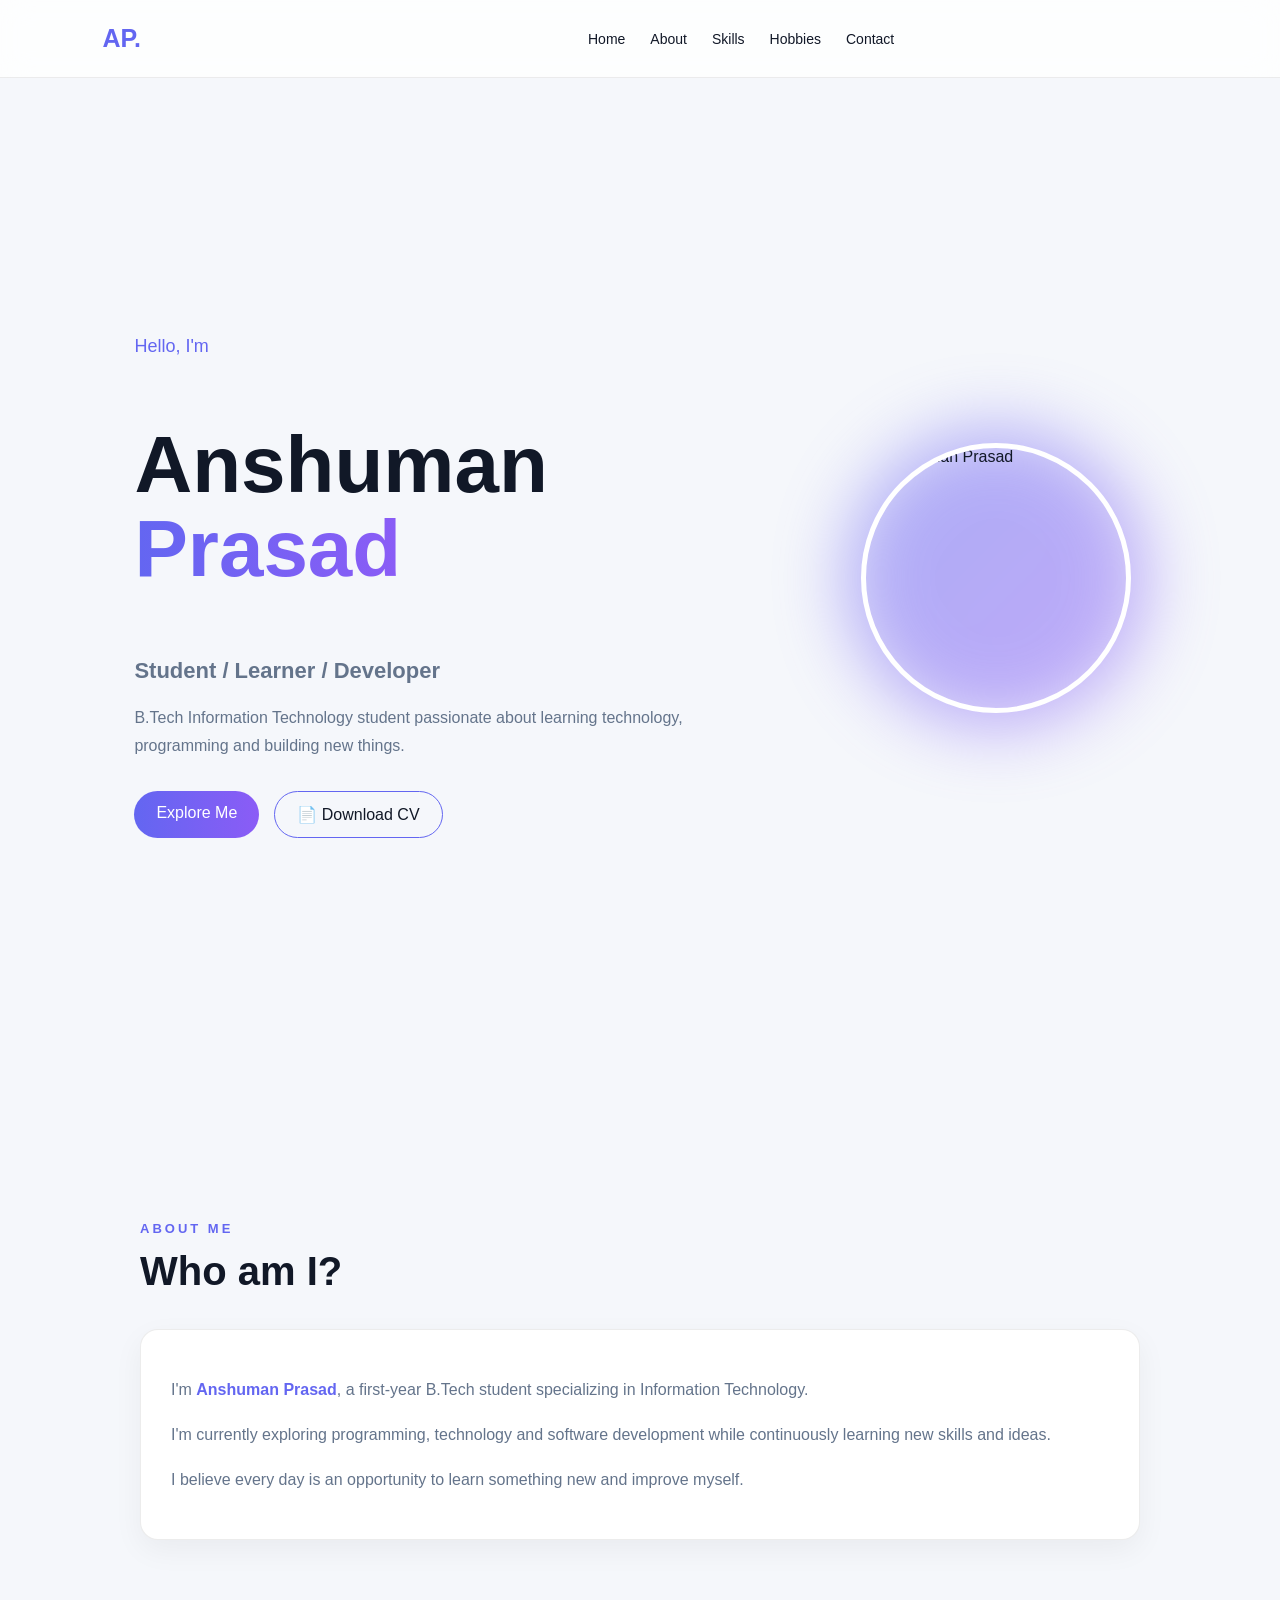
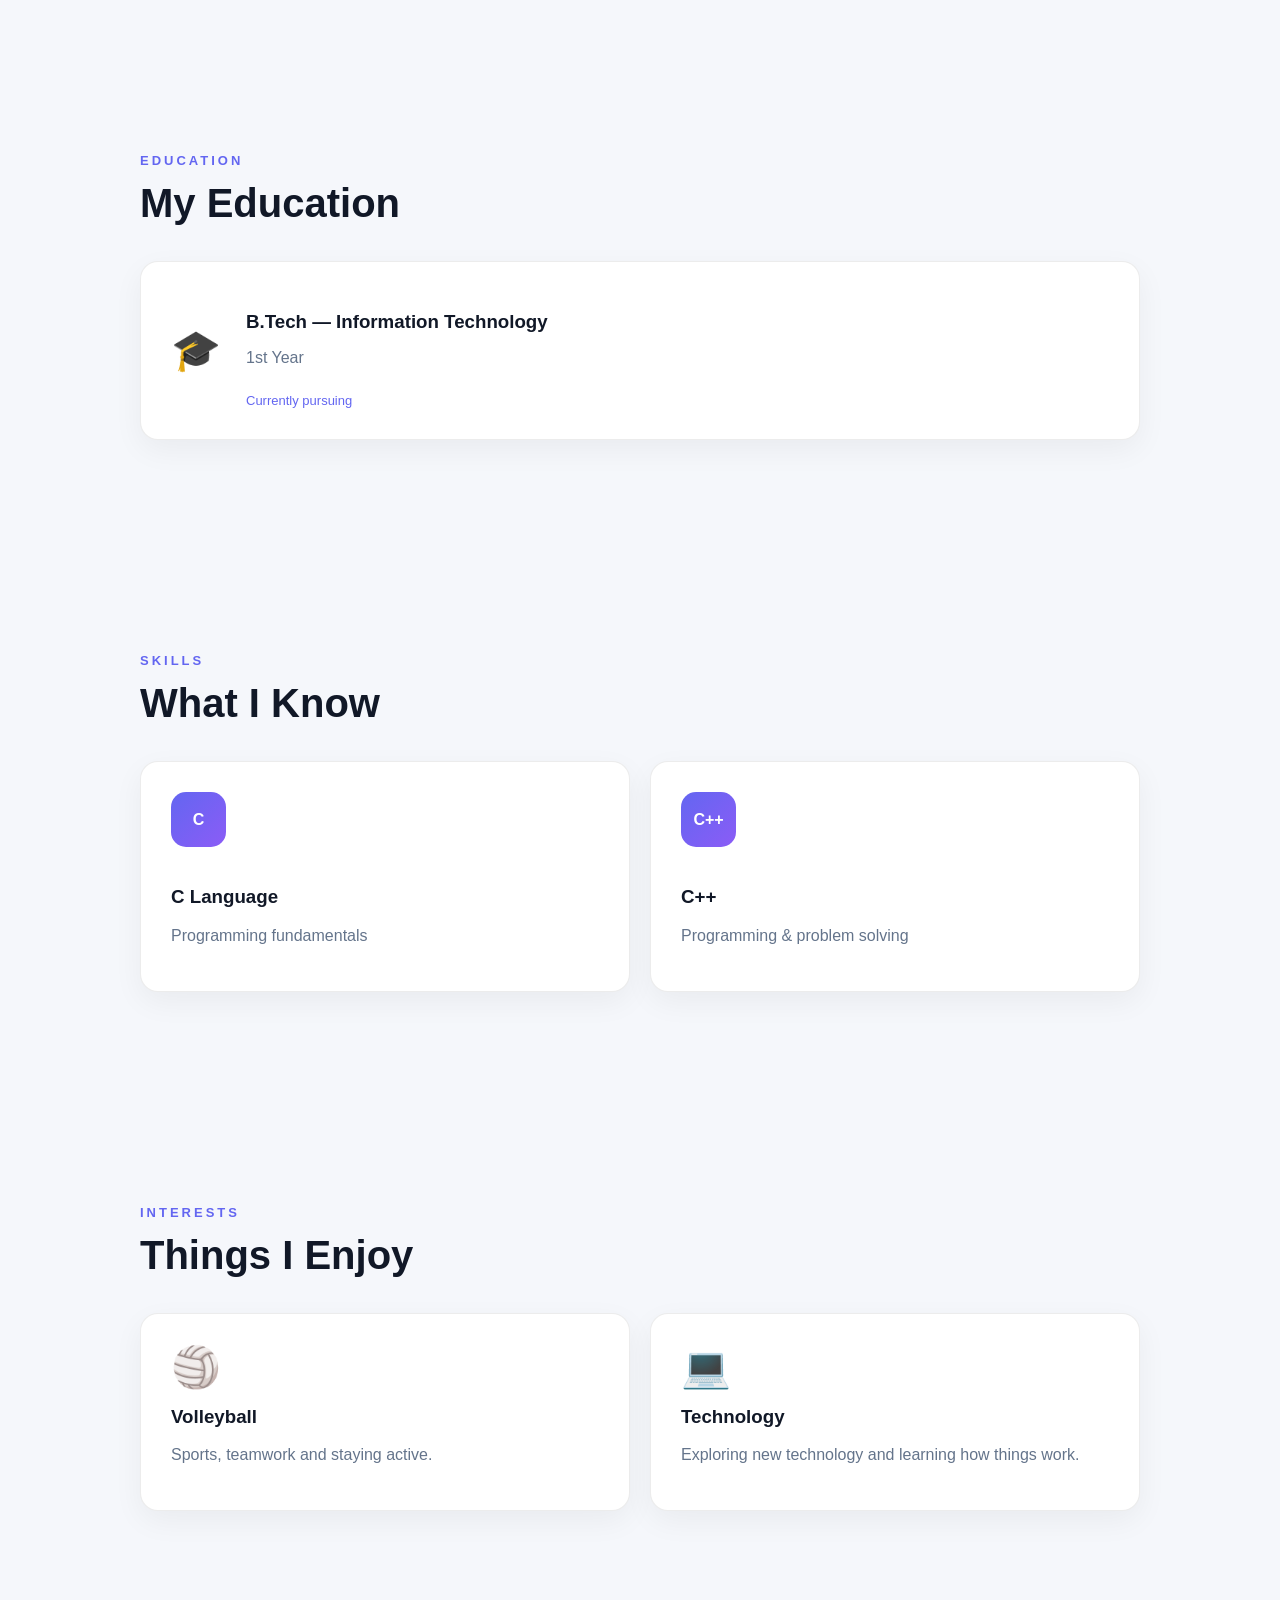
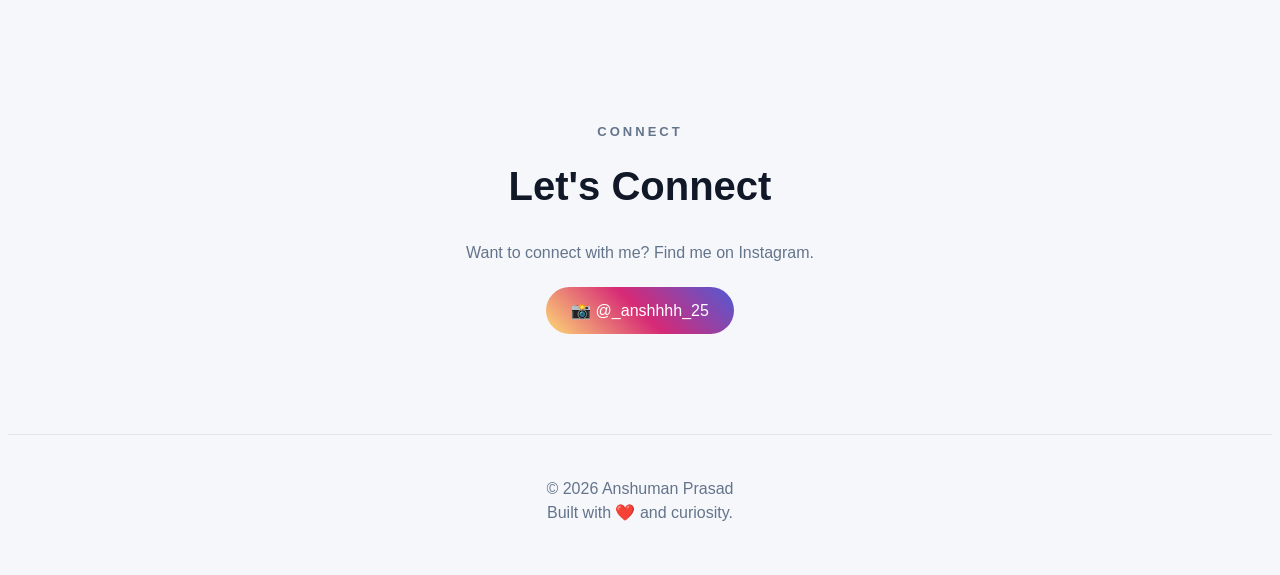
==== index.html @ 7808abf9 "Rename index1.html to index.html" ====
<!DOCTYPE html> <html lang="en"> <head> <meta charset="UTF-8"> <meta name="viewport" content="width=device-width, initial-scale=1.0">
<title>Anshuman Prasad | Student & Developer</title>

<link rel="stylesheet" href="style1.css">

</head> <body>
<!-- Navigation -->
<nav class="navbar">
    <div class="logo">AP.</div>

    <div class="nav-links">
        <a href="#home">Home</a>
        <a href="#about">About</a>
        <a href="#skills">Skills</a>
        <a href="#hobbies">Hobbies</a>
        <a href="#contact">Contact</a>
    </div>

    <button id="theme-toggle" class="theme-btn">🌙</button>
</nav>


<!-- Home -->
<section id="home" class="hero">

    <div class="hero-text">

        <p class="intro">Hello, I'm</p>

        <h1>Anshuman <span>Prasad</span></h1>

        <h2>Student / Learner / Developer</h2>

        <p class="hero-description">
            B.Tech Information Technology student passionate about
            learning technology, programming and building new things.
        </p>

        <div class="buttons">

            <a href="#about" class="btn primary">
                Explore Me
            </a>

            <a href="resume.pdf" download class="btn secondary">
                📄 Download CV
            </a>

        </div>

    </div>


    <div class="profile-container">

        <div class="profile-glow"></div>

        <img
            src="profile.jpg"
            alt="Anshuman Prasad"
            class="profile-image"
        >

    </div>

</section>


<!-- About -->
<section id="about" class="section">

    <p class="section-label">ABOUT ME</p>

    <h2>Who am I?</h2>

    <div class="about-card">

        <p>
            I'm <strong>Anshuman Prasad</strong>, a first-year
            B.Tech student specializing in Information Technology.
        </p>

        <p>
            I'm currently exploring programming, technology and
            software development while continuously learning new
            skills and ideas.
        </p>

        <p>
            I believe every day is an opportunity to learn
            something new and improve myself.
        </p>

    </div>

</section>


<!-- Education -->
<section class="section">

    <p class="section-label">EDUCATION</p>

    <h2>My Education</h2>

    <div class="education-card">

        <div class="education-icon">
            🎓
        </div>

        <div>
            <h3>B.Tech — Information Technology</h3>

            <p>1st Year</p>

            <span>Currently pursuing</span>
        </div>

    </div>

</section>


<!-- Skills -->
<section id="skills" class="section">

    <p class="section-label">SKILLS</p>

    <h2>What I Know</h2>

    <div class="skills-container">

        <div class="skill-card">
            <div class="skill-icon">C</div>
            <h3>C Language</h3>
            <p>Programming fundamentals</p>
        </div>

        <div class="skill-card">
            <div class="skill-icon">C++</div>
            <h3>C++</h3>
            <p>Programming & problem solving</p>
        </div>

    </div>

</section>


<!-- Hobbies -->
<section id="hobbies" class="section">

    <p class="section-label">INTERESTS</p>

    <h2>Things I Enjoy</h2>

    <div class="hobbies-container">

        <div class="hobby-card">
            <span>🏐</span>
            <h3>Volleyball</h3>
            <p>Sports, teamwork and staying active.</p>
        </div>

        <div class="hobby-card">
            <span>💻</span>
            <h3>Technology</h3>
            <p>Exploring new technology and learning how things work.</p>
        </div>

    </div>

</section>


<!-- Contact -->
<section id="contact" class="section contact-section">

    <p class="section-label">CONNECT</p>

    <h2>Let's Connect</h2>

    <p>
        Want to connect with me? Find me on Instagram.
    </p>

    <a
        href="https://instagram.com/_anshhhh_25"
        target="_blank"
        class="instagram-btn"
    >
        📸 @_anshhhh_25
    </a>

</section>


<!-- Footer -->
<footer>

    <p>
        © 2026 Anshuman Prasad
    </p>

    <p>
        Built with ❤️ and curiosity.
    </p>

</footer>


<script src="script.js"></script>

</body> </html>
---- style1.css ----
{
margin: 0;
padding: 0;
box-sizing: border-box;
scroll-behavior: smooth;
}

:root {
--background: #f5f7fb;
--card: #ffffff;
--text: #111827;
--secondary-text: #64748b;
--accent: #6366f1;
--accent2: #8b5cf6;
--nav: rgba(255, 255, 255, 0.8);
}

.dark-mode {
--background: #070711;
--card: #11111d;
--text: #f8fafc;
--secondary-text: #94a3b8;
--accent: #818cf8;
--accent2: #a78bfa;
--nav: rgba(7, 7, 17, 0.8);
}

body {
font-family: Arial, Helvetica, sans-serif;
background: var(--background);
color: var(--text);
transition: background 0.4s, color 0.4s;
}

/* Navigation */

.navbar {
position: fixed;
top: 0;
left: 0;
width: 100%;
z-index: 1000;

display: flex;
justify-content: space-between;
align-items: center;

padding: 18px 8%;

background: var(--nav);
backdrop-filter: blur(15px);

border-bottom: 1px solid rgba(128, 128, 128, 0.15);


}

.logo {
font-size: 25px;
font-weight: bold;
color: var(--accent);
}

.nav-links {
display: flex;
gap: 25px;
}

.nav-links a {
text-decoration: none;
color: var(--text);
font-size: 14px;

transition: 0.3s;


}

.nav-links a:hover {
color: var(--accent);
}

.theme-btn {
border: none;
background: var(--card);
padding: 10px;
border-radius: 50%;
cursor: pointer;
font-size: 17px;
}

/* Hero */

.hero {
min-height: 100vh;

display: flex;
justify-content: space-between;
align-items: center;

padding: 120px 10% 80px;

gap: 60px;


}

.hero-text {
max-width: 650px;

animation: slideLeft 1s ease;


}

.intro {
color: var(--accent);
font-size: 18px;
margin-bottom: 10px;
}

.hero h1 {
font-size: clamp(45px, 7vw, 80px);
line-height: 1.05;
}

.hero h1 span {
background: linear-gradient(
90deg,
var(--accent),
var(--accent2)
);

-webkit-background-clip: text;
color: transparent;


}

.hero h2 {
margin-top: 15px;
color: var(--secondary-text);
font-size: 22px;
}

.hero-description {
margin-top: 20px;
line-height: 1.8;
color: var(--secondary-text);
max-width: 550px;
}

/* Buttons */

.buttons {
display: flex;
gap: 15px;
margin-top: 30px;
flex-wrap: wrap;
}

.btn {
padding: 13px 22px;
border-radius: 30px;
text-decoration: none;
transition: 0.3s;
}

.primary {
color: white;
background: linear-gradient(
90deg,
var(--accent),
var(--accent2)
);
}

.secondary {
color: var(--text);
border: 1px solid var(--accent);
}

.btn:hover {
transform: translateY(-4px);
}

/* Profile */

.profile-container {
position: relative;

width: 300px;
height: 300px;

display: flex;
justify-content: center;
align-items: center;

animation: floating 4s ease-in-out infinite;


}

.profile-glow {
position: absolute;

width: 300px;
height: 300px;

background: linear-gradient(
    135deg,
    var(--accent),
    var(--accent2)
);

border-radius: 50%;

filter: blur(35px);
opacity: 0.5;


}

.profile-image {
position: relative;

width: 260px;
height: 260px;

object-fit: cover;

border-radius: 50%;

border: 5px solid var(--card);


}

/* Sections */

.section {
max-width: 1000px;
margin: auto;

padding: 100px 30px;


}

.section-label {
color: var(--accent);
font-size: 13px;
font-weight: bold;
letter-spacing: 3px;
}

.section h2 {
font-size: 40px;
margin: 10px 0 35px;
}

/* Cards */

.about-card,
.education-card,
.skill-card,
.hobby-card {
background: var(--card);

border: 1px solid rgba(128, 128, 128, 0.15);

border-radius: 18px;

padding: 30px;

box-shadow: 0 10px 30px rgba(0, 0, 0, 0.05);

transition: 0.3s;


}

.about-card p {
color: var(--secondary-text);
line-height: 1.8;
margin-bottom: 15px;
}

.about-card strong {
color: var(--accent);
}

/* Education */

.education-card {
display: flex;
align-items: center;
gap: 25px;
}

.education-icon {
font-size: 40px;
}

.education-card h3 {
margin-bottom: 8px;
}

.education-card p {
color: var(--secondary-text);
}

.education-card span {
display: inline-block;
margin-top: 10px;

color: var(--accent);
font-size: 13px;


}

/* Skills */

.skills-container,
.hobbies-container {
display: grid;

grid-template-columns:
    repeat(auto-fit, minmax(220px, 1fr));

gap: 20px;


}

.skill-card:hover,
.hobby-card:hover,
.about-card:hover,
.education-card:hover {
transform: translateY(-8px);

border-color: var(--accent);


}

.skill-icon {
display: inline-flex;

width: 55px;
height: 55px;

justify-content: center;
align-items: center;

background: linear-gradient(
    135deg,
    var(--accent),
    var(--accent2)
);

color: white;

border-radius: 15px;

font-weight: bold;
margin-bottom: 20px;


}

.skill-card p,
.hobby-card p {
color: var(--secondary-text);
margin-top: 8px;
}

/* Hobbies */

.hobby-card span {
font-size: 40px;
}

.hobby-card h3 {
margin-top: 15px;
}

/* Contact */

.contact-section {
text-align: center;
}

.contact-section p {
color: var(--secondary-text);
margin-bottom: 25px;
}

.instagram-btn {
display: inline-block;

padding: 14px 25px;

border-radius: 30px;

text-decoration: none;

color: white;

background: linear-gradient(
    45deg,
    #feda75,
    #d62976,
    #4f5bd5
);

transition: 0.3s;


}

.instagram-btn:hover {
transform: scale(1.05);
}

/* Footer */

footer {
text-align: center;

padding: 40px 20px;

color: var(--secondary-text);

border-top: 1px solid rgba(128, 128, 128, 0.15);


}

footer p {
margin: 5px;
}

/* Animations */

@keyframes floating {

0%, 100% {
    transform: translateY(0);
}

50% {
    transform: translateY(-15px);
}


}

@keyframes slideLeft {

from {
    opacity: 0;
    transform: translateX(-50px);
}

to {
    opacity: 1;
    transform: translateX(0);
}


}

/* Mobile */

@media (max-width: 768px) {

.navbar {
    padding: 15px 5%;
}

.nav-links {
    display: none;
}

.hero {
    flex-direction: column;
    text-align: center;

    padding-top: 140px;
}

.hero-description {
    margin-left: auto;
    margin-right: auto;
}

.buttons {
    justify-content: center;
}

.profile-container {
    width: 240px;
    height: 240px;
}

.profile-glow {
    width: 240px;
    height: 240px;
}

.profile-image {
    width: 210px;
    height: 210px;
}

.section {
    padding: 70px 20px;
}

.section h2 {
    font-size: 32px;
}


}
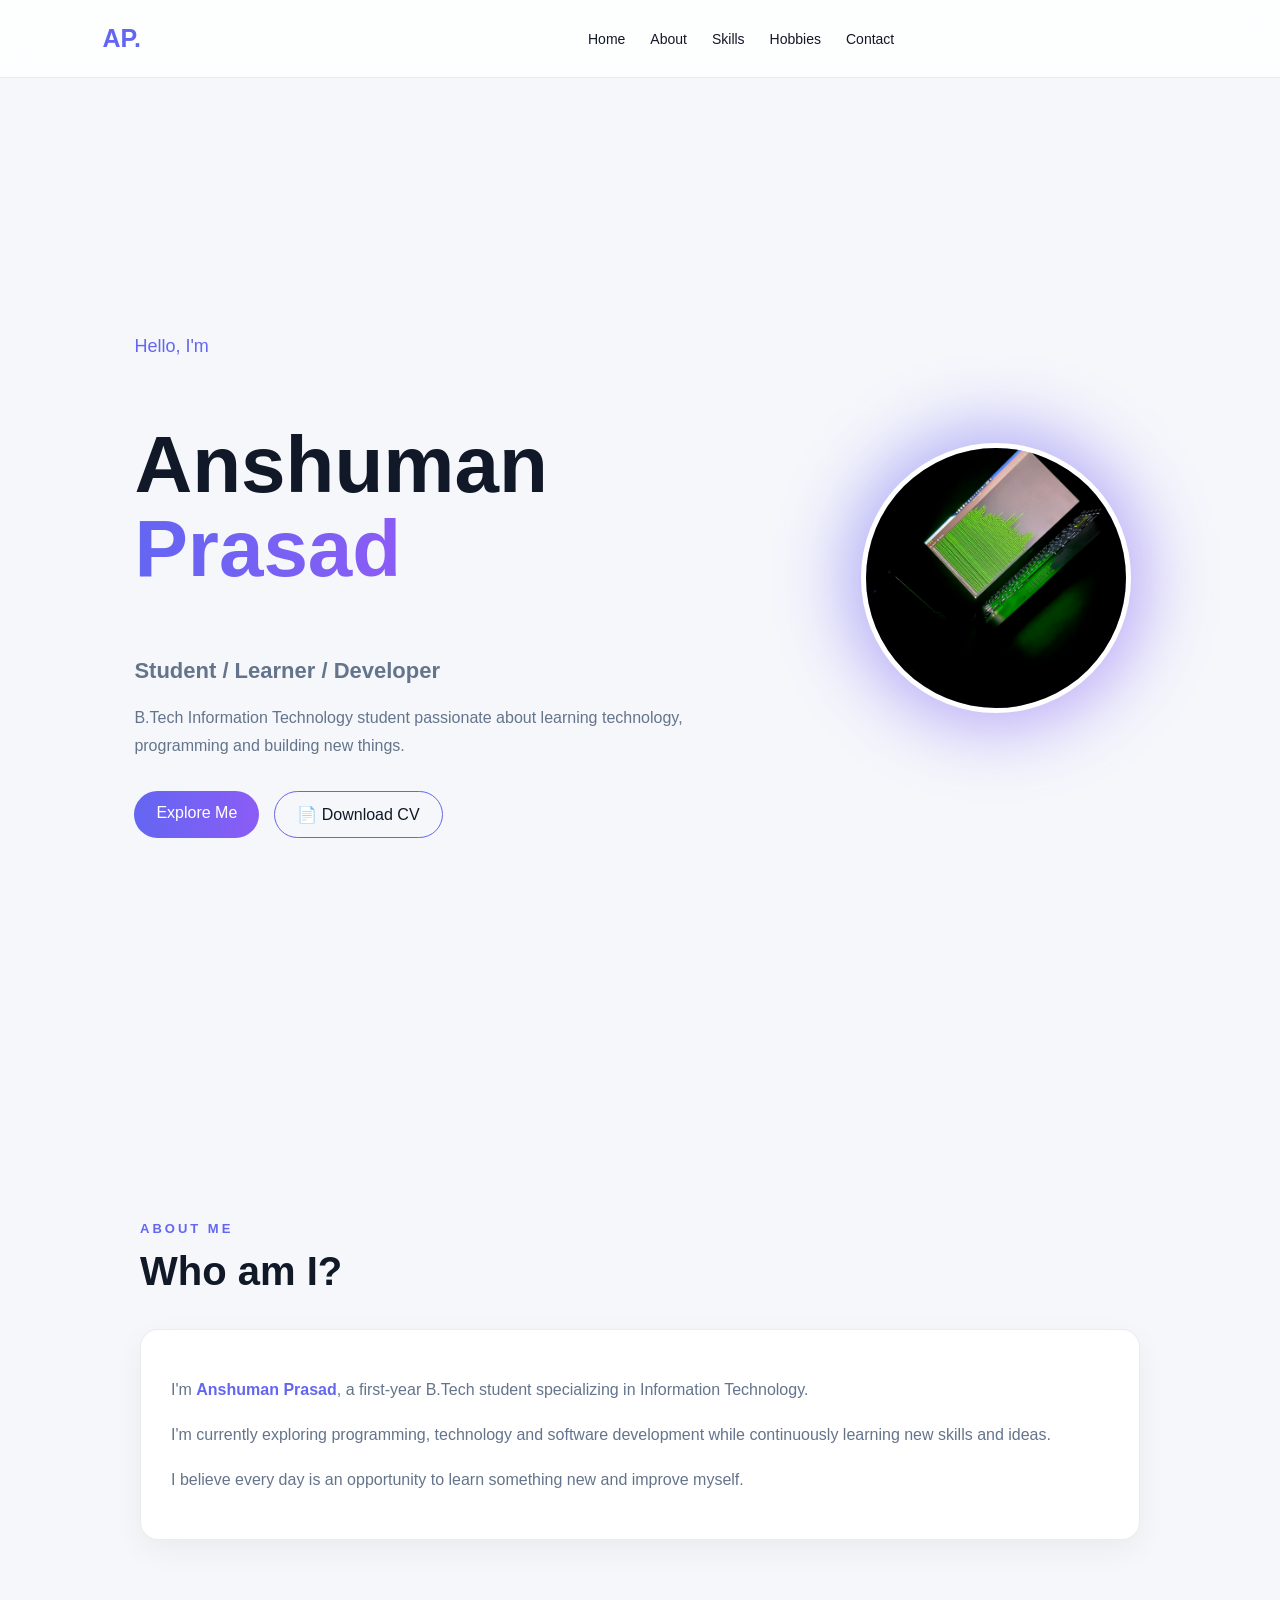
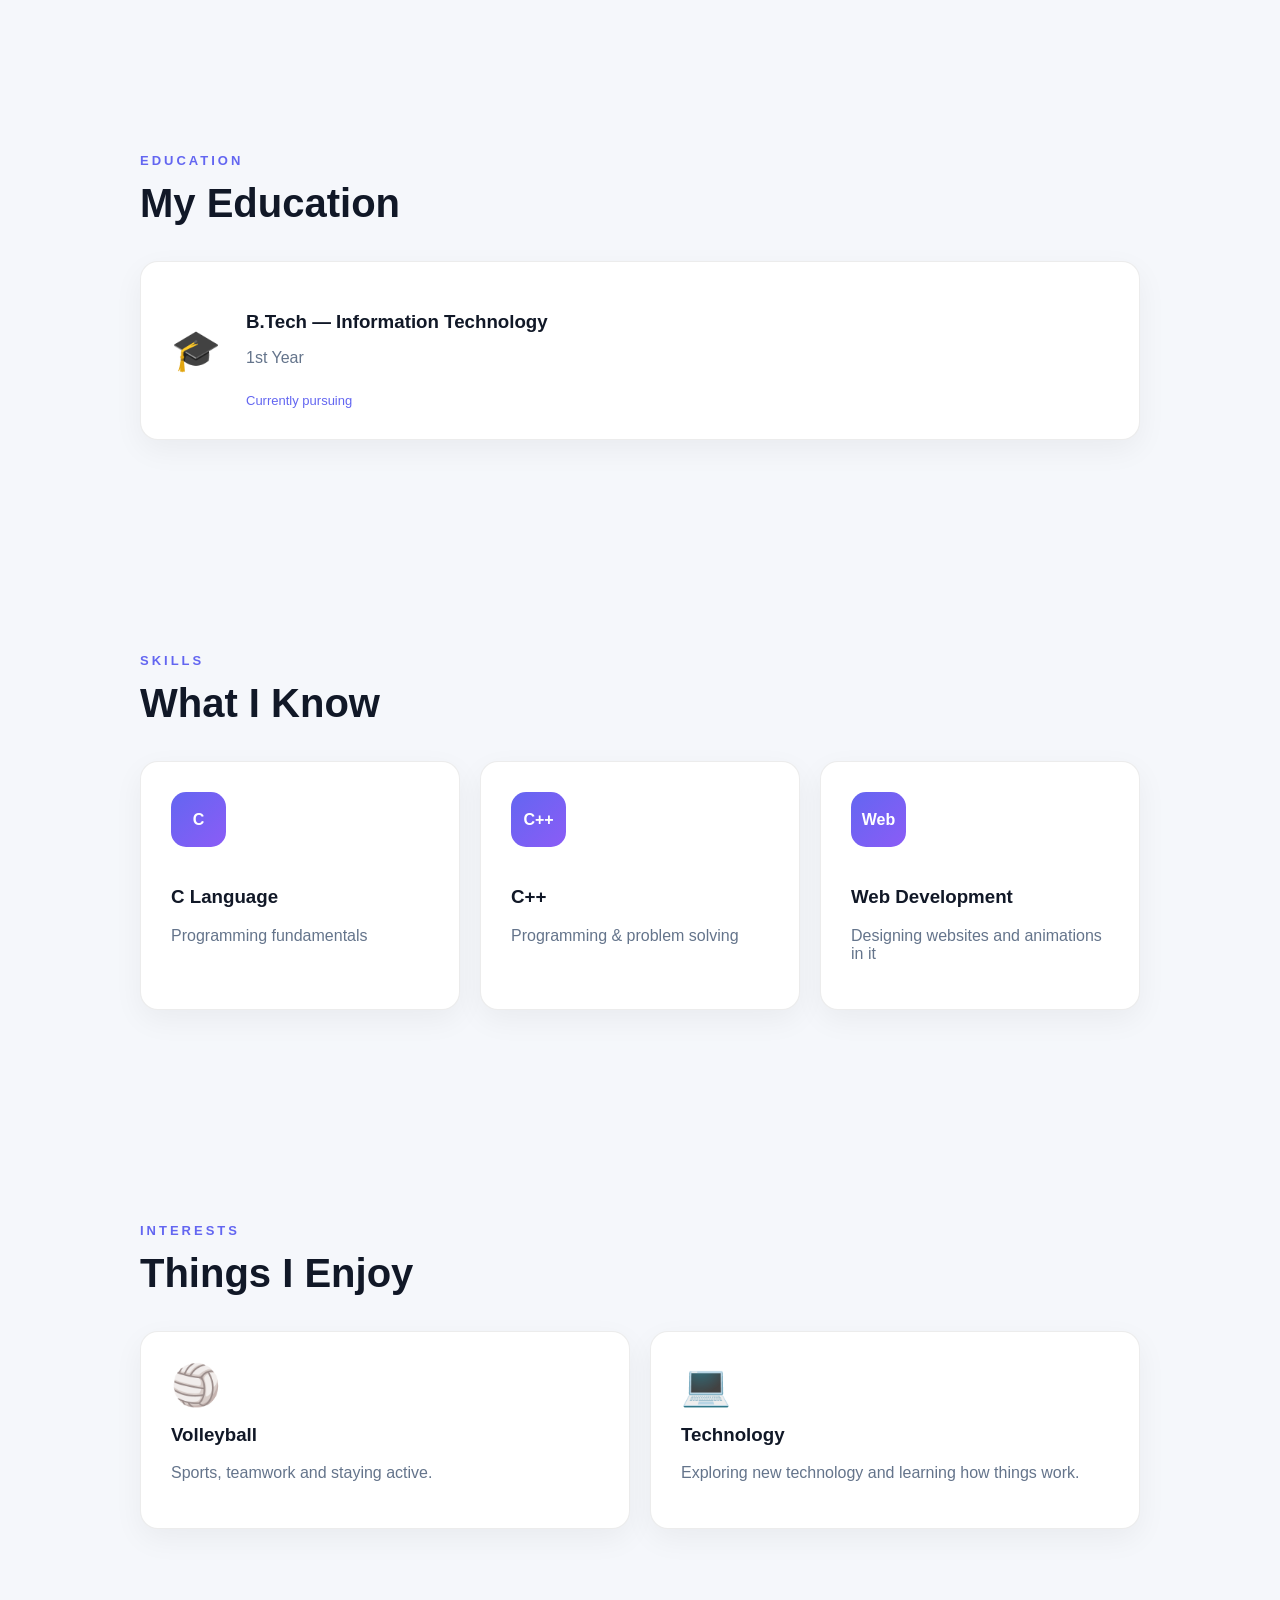
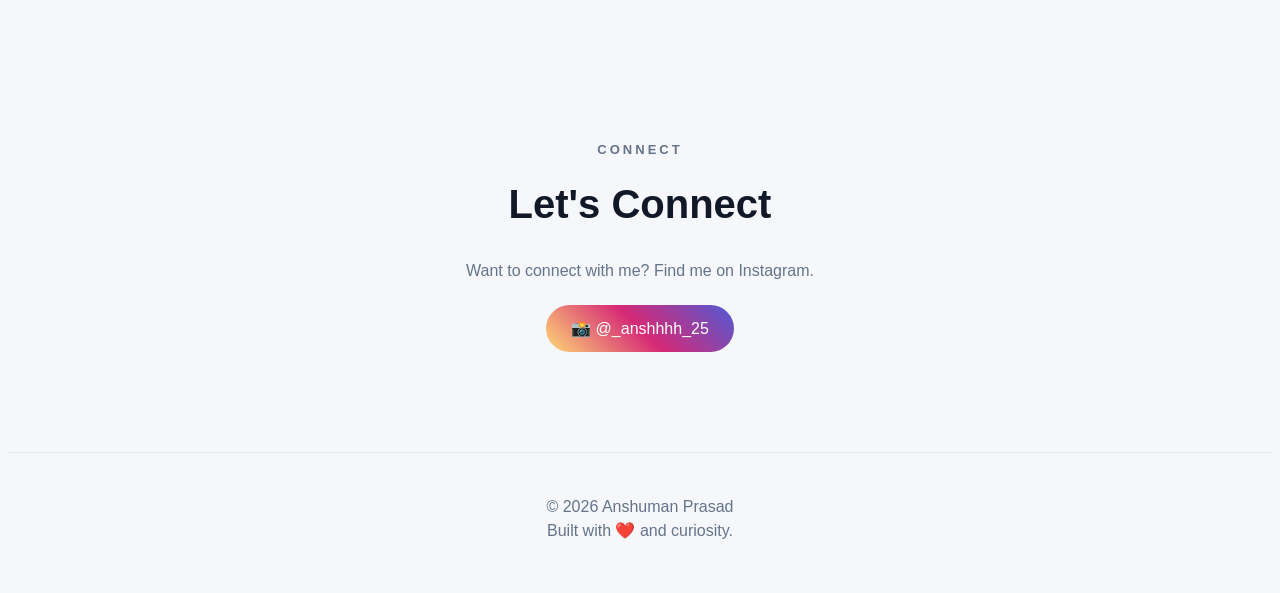
==== commit b84e40a4: "Update index.html" ====
--- a/index.html
+++ b/index.html
@@ -143,10 +143,15 @@
             <p>Programming & problem solving</p>
         </div>
 
-    </div>
-
-</section>
-
+        <div class="skill-card">
+            <div class="skill-icon">Web</div>
+            <h3>Web Development</h3>
+            <p>Designing websites and animations in it</p>
+        </div>
+
+    </div>
+
+</section>
 
 <!-- Hobbies -->
 <section id="hobbies" class="section">
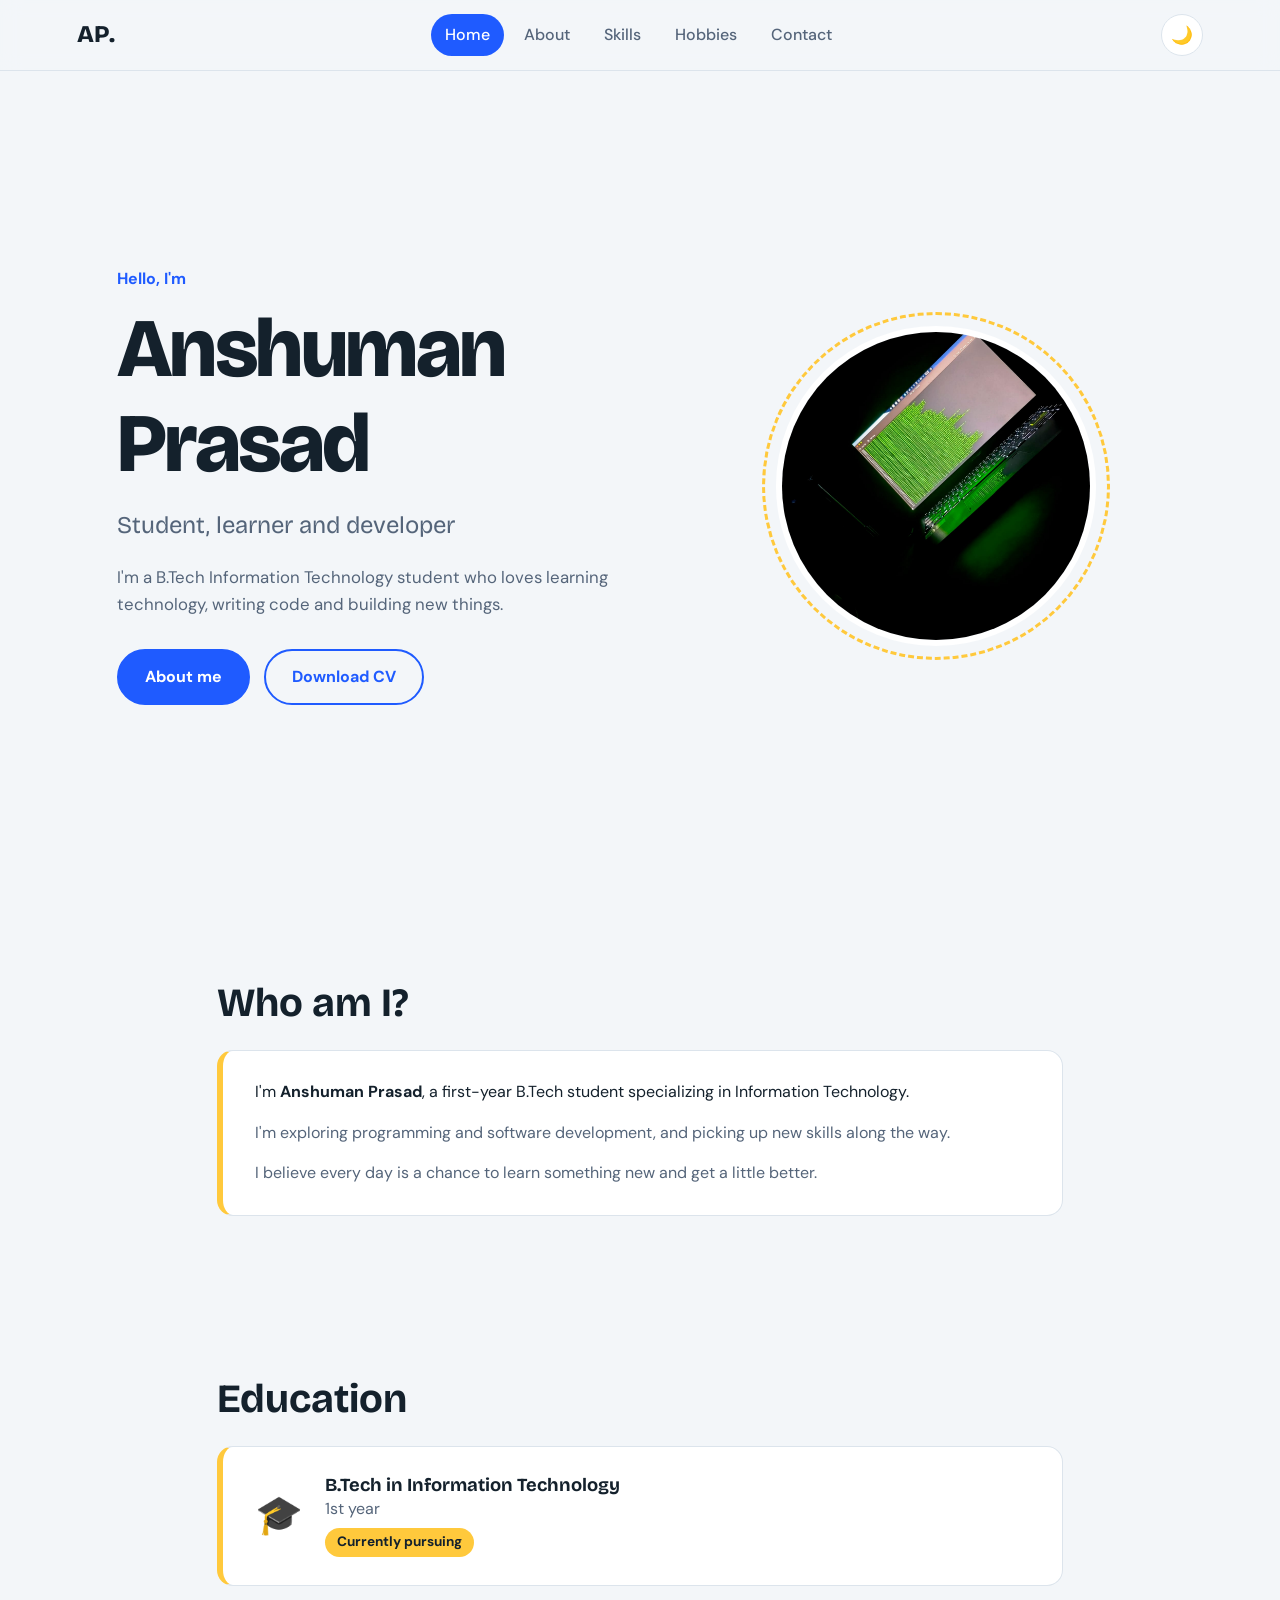
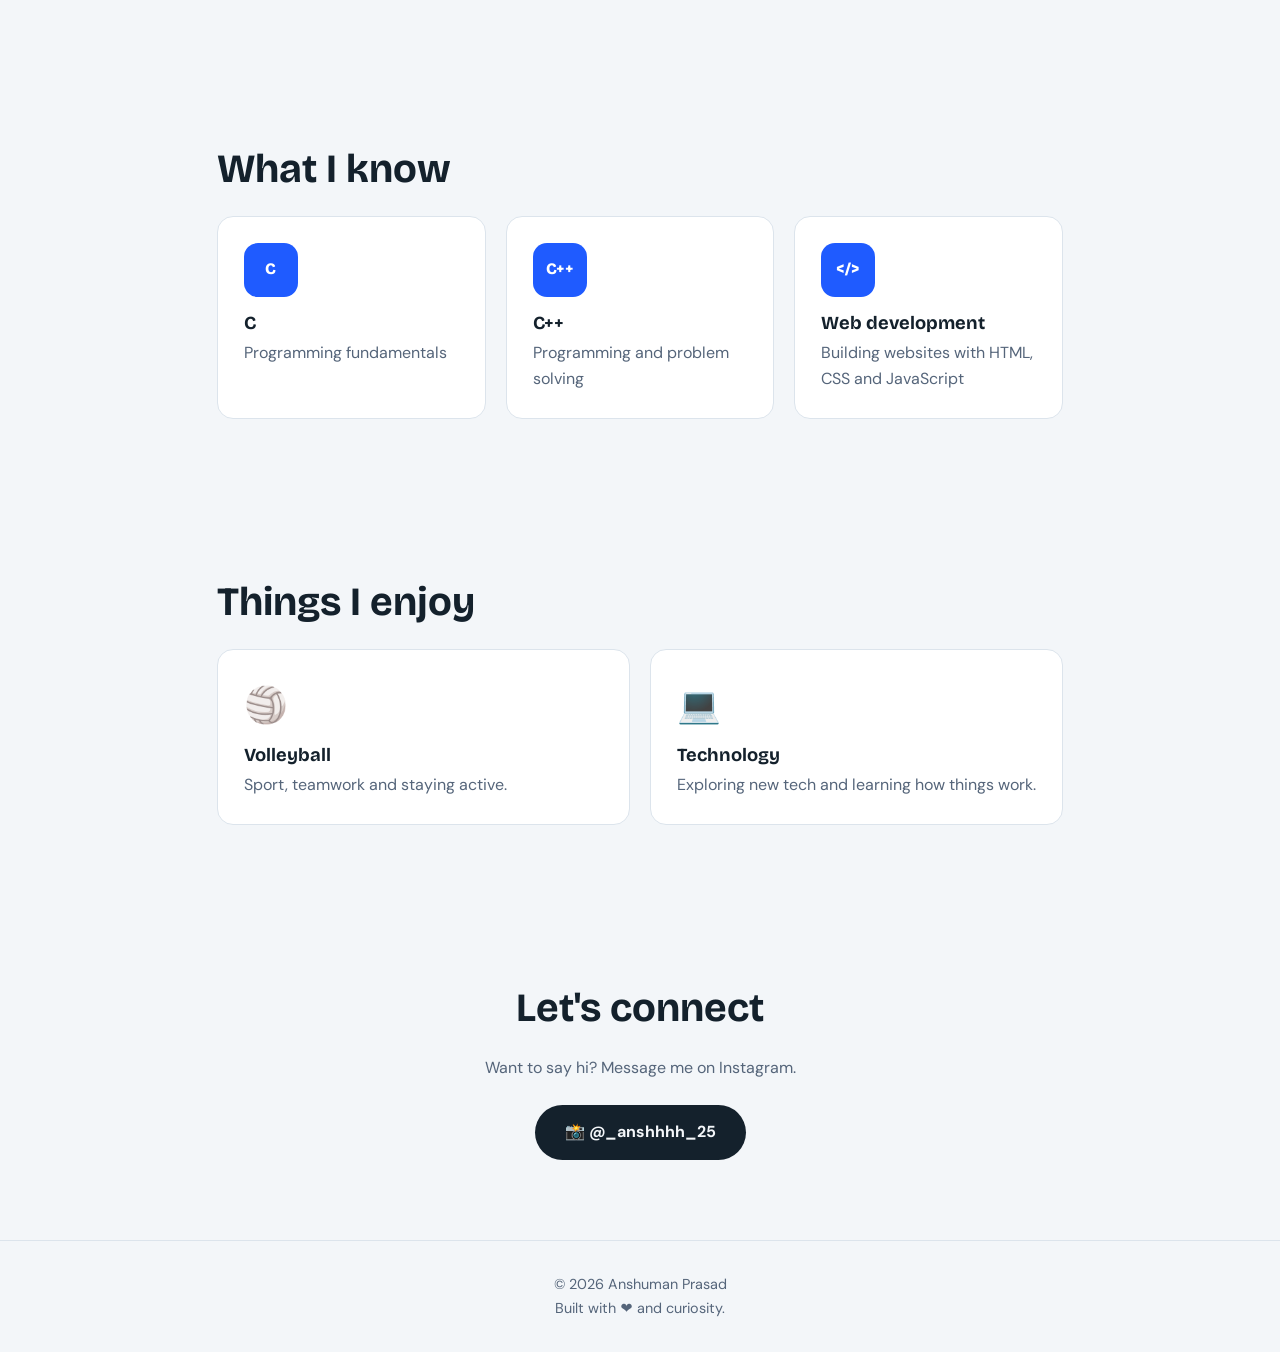
==== commit 87b6a33e: "index.html" ====
--- a/index.html
+++ b/index.html
@@ -1,220 +1,139 @@
-<!DOCTYPE html> <html lang="en"> <head> <meta charset="UTF-8"> <meta name="viewport" content="width=device-width, initial-scale=1.0">
-<title>Anshuman Prasad | Student & Developer</title>
+<!DOCTYPE html>
+<html lang="en">
+<head>
+  <meta charset="UTF-8">
+  <meta name="viewport" content="width=device-width, initial-scale=1.0">
+  <meta name="description" content="Portfolio of Anshuman Prasad, a first-year B.Tech IT student learning C, C++ and web development.">
+  <meta name="theme-color" content="#0E141B">
+  <title>Anshuman Prasad | Student &amp; Developer</title>
+  <link rel="preconnect" href="https://fonts.googleapis.com">
+  <link rel="preconnect" href="https://fonts.gstatic.com" crossorigin>
+  <link href="https://fonts.googleapis.com/css2?family=Bricolage+Grotesque:wght@500;700;800&family=DM+Sans:wght@400;500;700&display=swap" rel="stylesheet">
+  <link rel="stylesheet" href="style1.css">
+</head>
+<body>
 
-<link rel="stylesheet" href="style1.css">
+  <a class="skip-link" href="#main">Skip to content</a>
 
-</head> <body>
-<!-- Navigation -->
-<nav class="navbar">
-    <div class="logo">AP.</div>
+  <header class="navbar">
+    <a href="#home" class="logo" aria-label="Home">AP.</a>
 
-    <div class="nav-links">
-        <a href="#home">Home</a>
-        <a href="#about">About</a>
-        <a href="#skills">Skills</a>
-        <a href="#hobbies">Hobbies</a>
-        <a href="#contact">Contact</a>
+    <nav id="nav-links" class="nav-links" aria-label="Main">
+      <a href="#home">Home</a>
+      <a href="#about">About</a>
+      <a href="#skills">Skills</a>
+      <a href="#hobbies">Hobbies</a>
+      <a href="#contact">Contact</a>
+    </nav>
+
+    <div class="nav-actions">
+      <button id="theme-toggle" class="theme-btn" type="button" aria-label="Switch to dark theme">🌙</button>
+      <button id="menu-toggle" class="menu-btn" type="button" aria-label="Open menu" aria-expanded="false" aria-controls="nav-links">☰</button>
     </div>
+  </header>
 
-    <button id="theme-toggle" class="theme-btn">🌙</button>
-</nav>
+  <main id="main">
 
+    <!-- Home -->
+    <section id="home" class="hero">
+      <div class="hero-text">
+        <p class="intro">Hello, I'm</p>
+        <h1>Anshuman Prasad</h1>
+        <p class="role">Student, learner and developer</p>
+        <p class="hero-description">
+          I'm a B.Tech Information Technology student who loves learning
+          technology, writing code and building new things.
+        </p>
+        <div class="buttons">
+          <a href="#about" class="btn primary">About me</a>
+          <a href="resume.pdf" download class="btn secondary">Download CV</a>
+        </div>
+      </div>
 
-<!-- Home -->
-<section id="home" class="hero">
+      <div class="profile-container">
+        <div class="profile-glow" aria-hidden="true"></div>
+        <img src="profile.jpg" alt="Portrait of Anshuman Prasad" class="profile-image" width="320" height="320">
+      </div>
+    </section>
 
-    <div class="hero-text">
+    <!-- About -->
+    <section id="about" class="section">
+      <h2>Who am I?</h2>
+      <div class="about-card">
+        <p>I'm <strong>Anshuman Prasad</strong>, a first-year B.Tech student specializing in Information Technology.</p>
+        <p>I'm exploring programming and software development, and picking up new skills along the way.</p>
+        <p>I believe every day is a chance to learn something new and get a little better.</p>
+      </div>
+    </section>
 
-        <p class="intro">Hello, I'm</p>
+    <!-- Education -->
+    <section id="education" class="section">
+      <h2>Education</h2>
+      <div class="education-card">
+        <div class="education-icon" aria-hidden="true">🎓</div>
+        <div>
+          <h3>B.Tech in Information Technology</h3>
+          <p>1st year</p>
+          <span>Currently pursuing</span>
+        </div>
+      </div>
+    </section>
 
-        <h1>Anshuman <span>Prasad</span></h1>
+    <!-- Skills -->
+    <section id="skills" class="section">
+      <h2>What I know</h2>
+      <div class="skills-container">
+        <article class="skill-card">
+          <div class="skill-icon" aria-hidden="true">C</div>
+          <h3>C</h3>
+          <p>Programming fundamentals</p>
+        </article>
+        <article class="skill-card">
+          <div class="skill-icon" aria-hidden="true">C++</div>
+          <h3>C++</h3>
+          <p>Programming and problem solving</p>
+        </article>
+        <article class="skill-card">
+          <div class="skill-icon" aria-hidden="true">&lt;/&gt;</div>
+          <h3>Web development</h3>
+          <p>Building websites with HTML, CSS and JavaScript</p>
+        </article>
+      </div>
+    </section>
 
-        <h2>Student / Learner / Developer</h2>
+    <!-- Hobbies -->
+    <section id="hobbies" class="section">
+      <h2>Things I enjoy</h2>
+      <div class="hobbies-container">
+        <article class="hobby-card">
+          <span aria-hidden="true">🏐</span>
+          <h3>Volleyball</h3>
+          <p>Sport, teamwork and staying active.</p>
+        </article>
+        <article class="hobby-card">
+          <span aria-hidden="true">💻</span>
+          <h3>Technology</h3>
+          <p>Exploring new tech and learning how things work.</p>
+        </article>
+      </div>
+    </section>
 
-        <p class="hero-description">
-            B.Tech Information Technology student passionate about
-            learning technology, programming and building new things.
-        </p>
+    <!-- Contact -->
+    <section id="contact" class="section contact-section">
+      <h2>Let's connect</h2>
+      <p>Want to say hi? Message me on Instagram.</p>
+      <a href="https://instagram.com/_anshhhh_25" target="_blank" rel="noopener noreferrer" class="instagram-btn">
+        📸 @_anshhhh_25
+      </a>
+    </section>
 
-        <div class="buttons">
+  </main>
 
-            <a href="#about" class="btn primary">
-                Explore Me
-            </a>
+  <footer>
+    <p>© 2026 Anshuman Prasad</p>
+    <p>Built with ❤️ and curiosity.</p>
+  </footer>
 
-            <a href="resume.pdf" download class="btn secondary">
-                📄 Download CV
-            </a>
-
-        </div>
-
-    </div>
-
-
-    <div class="profile-container">
-
-        <div class="profile-glow"></div>
-
-        <img
-            src="profile.jpg"
-            alt="Anshuman Prasad"
-            class="profile-image"
-        >
-
-    </div>
-
-</section>
-
-
-<!-- About -->
-<section id="about" class="section">
-
-    <p class="section-label">ABOUT ME</p>
-
-    <h2>Who am I?</h2>
-
-    <div class="about-card">
-
-        <p>
-            I'm <strong>Anshuman Prasad</strong>, a first-year
-            B.Tech student specializing in Information Technology.
-        </p>
-
-        <p>
-            I'm currently exploring programming, technology and
-            software development while continuously learning new
-            skills and ideas.
-        </p>
-
-        <p>
-            I believe every day is an opportunity to learn
-            something new and improve myself.
-        </p>
-
-    </div>
-
-</section>
-
-
-<!-- Education -->
-<section class="section">
-
-    <p class="section-label">EDUCATION</p>
-
-    <h2>My Education</h2>
-
-    <div class="education-card">
-
-        <div class="education-icon">
-            🎓
-        </div>
-
-        <div>
-            <h3>B.Tech — Information Technology</h3>
-
-            <p>1st Year</p>
-
-            <span>Currently pursuing</span>
-        </div>
-
-    </div>
-
-</section>
-
-
-<!-- Skills -->
-<section id="skills" class="section">
-
-    <p class="section-label">SKILLS</p>
-
-    <h2>What I Know</h2>
-
-    <div class="skills-container">
-
-        <div class="skill-card">
-            <div class="skill-icon">C</div>
-            <h3>C Language</h3>
-            <p>Programming fundamentals</p>
-        </div>
-
-        <div class="skill-card">
-            <div class="skill-icon">C++</div>
-            <h3>C++</h3>
-            <p>Programming & problem solving</p>
-        </div>
-
-        <div class="skill-card">
-            <div class="skill-icon">Web</div>
-            <h3>Web Development</h3>
-            <p>Designing websites and animations in it</p>
-        </div>
-
-    </div>
-
-</section>
-
-<!-- Hobbies -->
-<section id="hobbies" class="section">
-
-    <p class="section-label">INTERESTS</p>
-
-    <h2>Things I Enjoy</h2>
-
-    <div class="hobbies-container">
-
-        <div class="hobby-card">
-            <span>🏐</span>
-            <h3>Volleyball</h3>
-            <p>Sports, teamwork and staying active.</p>
-        </div>
-
-        <div class="hobby-card">
-            <span>💻</span>
-            <h3>Technology</h3>
-            <p>Exploring new technology and learning how things work.</p>
-        </div>
-
-    </div>
-
-</section>
-
-
-<!-- Contact -->
-<section id="contact" class="section contact-section">
-
-    <p class="section-label">CONNECT</p>
-
-    <h2>Let's Connect</h2>
-
-    <p>
-        Want to connect with me? Find me on Instagram.
-    </p>
-
-    <a
-        href="https://instagram.com/_anshhhh_25"
-        target="_blank"
-        class="instagram-btn"
-    >
-        📸 @_anshhhh_25
-    </a>
-
-</section>
-
-
-<!-- Footer -->
-<footer>
-
-    <p>
-        © 2026 Anshuman Prasad
-    </p>
-
-    <p>
-        Built with ❤️ and curiosity.
-    </p>
-
-</footer>
-
-
-<script src="script.js"></script>
-
-</body> </html>
+  <script src="script.js"></script>
+</body>
+</html>
--- a/style1.css
+++ b/style1.css
@@ -1,527 +1,105 @@
-{
-margin: 0;
-padding: 0;
-box-sizing: border-box;
-scroll-behavior: smooth;
+/* Volleyball-court palette: court blue + ball yellow */
+:root {
+  --bg: #F3F6F9;
+  --surface: #FFFFFF;
+  --text: #14212C;
+  --muted: #55657A;
+  --line: #DCE4EC;
+  --accent: #1F5BFF;
+  --accent-ink: #FFFFFF;
+  --ball: #FFC93C;
+  --font-head: "Bricolage Grotesque", system-ui, sans-serif;
+  --font-body: "DM Sans", system-ui, sans-serif;
 }
 
-:root {
---background: #f5f7fb;
---card: #ffffff;
---text: #111827;
---secondary-text: #64748b;
---accent: #6366f1;
---accent2: #8b5cf6;
---nav: rgba(255, 255, 255, 0.8);
+@media (prefers-color-scheme: dark) {
+  :root:not([data-theme="light"]) { --bg:#0E141B; --surface:#17202A; --text:#EAF0F6; --muted:#9AABBD; --line:#263341; --accent:#6C93FF; --accent-ink:#0E141B; }
+}
+:root[data-theme="dark"] { --bg:#0E141B; --surface:#17202A; --text:#EAF0F6; --muted:#9AABBD; --line:#263341; --accent:#6C93FF; --accent-ink:#0E141B; }
+
+*, *::before, *::after { box-sizing: border-box; margin: 0; padding: 0; }
+html { scroll-behavior: smooth; scroll-padding-top: 80px; }
+body { font-family: var(--font-body); background: var(--bg); color: var(--text); line-height: 1.65; transition: background .3s, color .3s; }
+img { max-width: 100%; display: block; }
+a { color: inherit; }
+:focus-visible { outline: 3px solid var(--accent); outline-offset: 3px; border-radius: 6px; }
+
+h1, h2, h3 { font-family: var(--font-head); line-height: 1.15; }
+h2 { font-size: clamp(1.8rem, 4vw, 2.5rem); margin-bottom: 1.5rem; }
+h3 { font-size: 1.15rem; }
+
+.skip-link { position: absolute; left: -999px; top: 8px; background: var(--accent); color: var(--accent-ink); padding: 8px 14px; border-radius: 8px; z-index: 200; }
+.skip-link:focus { left: 8px; }
+
+/* Navbar */
+.navbar { position: sticky; top: 0; z-index: 100; display: flex; align-items: center; justify-content: space-between; padding: 14px 6vw; background: color-mix(in srgb, var(--bg) 85%, transparent); backdrop-filter: blur(10px); border-bottom: 1px solid var(--line); }
+.logo { font-family: var(--font-head); font-weight: 800; font-size: 1.5rem; text-decoration: none; }
+.nav-links { display: flex; gap: 6px; }
+.nav-links a { text-decoration: none; color: var(--muted); font-weight: 500; padding: 8px 14px; border-radius: 999px; transition: background .2s, color .2s; }
+.nav-links a:hover { color: var(--text); background: var(--surface); }
+.nav-links a.active { color: var(--accent-ink); background: var(--accent); }
+.nav-actions { display: flex; gap: 8px; }
+.theme-btn, .menu-btn { width: 42px; height: 42px; border-radius: 50%; border: 1px solid var(--line); background: var(--surface); color: var(--text); font-size: 1.1rem; cursor: pointer; transition: transform .2s; }
+.theme-btn:hover, .menu-btn:hover { transform: scale(1.08); }
+.menu-btn { display: none; }
+
+/* Hero */
+.hero { min-height: calc(100vh - 71px); display: grid; grid-template-columns: 1.2fr 1fr; align-items: center; gap: 48px; padding: 60px 6vw; max-width: 1200px; margin: 0 auto; }
+.intro { color: var(--accent); font-weight: 700; margin-bottom: 8px; }
+.hero h1 { font-size: clamp(2.8rem, 8vw, 5.2rem); font-weight: 800; letter-spacing: -0.03em; }
+.role { font-family: var(--font-head); font-size: clamp(1.1rem, 2.5vw, 1.5rem); color: var(--muted); margin: 14px 0 18px; }
+.hero-description { max-width: 52ch; color: var(--muted); font-size: 1.05rem; }
+.buttons { display: flex; flex-wrap: wrap; gap: 14px; margin-top: 30px; }
+.btn { display: inline-block; padding: 13px 26px; border-radius: 999px; font-weight: 700; text-decoration: none; border: 2px solid var(--accent); transition: transform .2s, box-shadow .2s; }
+.btn:hover { transform: translateY(-2px); }
+.btn.primary { background: var(--accent); color: var(--accent-ink); }
+.btn.secondary { color: var(--accent); background: transparent; }
+
+.profile-container { position: relative; justify-self: center; width: min(320px, 70vw); aspect-ratio: 1; }
+.profile-glow { position: absolute; inset: -14px; border-radius: 50%; border: 3px dashed var(--ball); animation: spin 40s linear infinite; }
+.profile-image { position: relative; width: 100%; height: 100%; object-fit: cover; border-radius: 50%; border: 6px solid var(--surface); background: var(--line); }
+@keyframes spin { to { transform: rotate(360deg); } }
+
+/* Sections */
+.section { max-width: 1000px; margin: 0 auto; padding: 80px 6vw; }
+
+.about-card, .education-card { background: var(--surface); border: 1px solid var(--line); border-left: 6px solid var(--ball); border-radius: 16px; padding: 28px 32px; }
+.about-card p { max-width: 65ch; }
+.about-card p + p { margin-top: 14px; color: var(--muted); }
+
+.education-card { display: flex; align-items: center; gap: 22px; }
+.education-icon { font-size: 2.4rem; }
+.education-card p { color: var(--muted); }
+.education-card span { display: inline-block; margin-top: 6px; font-size: .85rem; font-weight: 700; padding: 3px 12px; border-radius: 999px; background: var(--ball); color: #14212C; }
+
+.skills-container, .hobbies-container { display: grid; grid-template-columns: repeat(auto-fit, minmax(230px, 1fr)); gap: 20px; }
+.skill-card, .hobby-card { background: var(--surface); border: 1px solid var(--line); border-radius: 16px; padding: 26px; transition: transform .25s, border-color .25s; }
+.skill-card:hover, .hobby-card:hover { transform: translateY(-4px); border-color: var(--accent); }
+.skill-icon { display: grid; place-items: center; width: 54px; height: 54px; margin-bottom: 16px; border-radius: 14px; background: var(--accent); color: var(--accent-ink); font-family: var(--font-head); font-weight: 800; }
+.skill-card p, .hobby-card p { color: var(--muted); margin-top: 6px; }
+.hobby-card span { font-size: 2.2rem; display: block; margin-bottom: 10px; }
+
+/* Contact */
+.contact-section { text-align: center; }
+.contact-section p { color: var(--muted); margin-bottom: 24px; }
+.instagram-btn { display: inline-block; padding: 14px 30px; border-radius: 999px; background: var(--text); color: var(--bg); font-weight: 700; text-decoration: none; transition: transform .2s; }
+.instagram-btn:hover { transform: translateY(-2px); }
+
+footer { text-align: center; padding: 32px 6vw; border-top: 1px solid var(--line); color: var(--muted); font-size: .9rem; }
+
+/* Mobile */
+@media (max-width: 800px) {
+  .menu-btn { display: inline-block; }
+  .nav-links { position: absolute; top: 100%; left: 0; right: 0; flex-direction: column; padding: 12px 6vw 18px; background: var(--bg); border-bottom: 1px solid var(--line); display: none; }
+  .nav-links.open { display: flex; }
+  .hero { grid-template-columns: 1fr; text-align: center; min-height: auto; padding-top: 40px; }
+  .hero-description { margin-inline: auto; }
+  .buttons { justify-content: center; }
+  .profile-container { order: -1; }
+  .section { padding: 56px 6vw; }
 }
 
-.dark-mode {
---background: #070711;
---card: #11111d;
---text: #f8fafc;
---secondary-text: #94a3b8;
---accent: #818cf8;
---accent2: #a78bfa;
---nav: rgba(7, 7, 17, 0.8);
+@media (prefers-reduced-motion: reduce) {
+  html { scroll-behavior: auto; }
+  *, *::before, *::after { animation: none !important; transition: none !important; }
 }
-
-body {
-font-family: Arial, Helvetica, sans-serif;
-background: var(--background);
-color: var(--text);
-transition: background 0.4s, color 0.4s;
-}
-
-/* Navigation */
-
-.navbar {
-position: fixed;
-top: 0;
-left: 0;
-width: 100%;
-z-index: 1000;
-
-display: flex;
-justify-content: space-between;
-align-items: center;
-
-padding: 18px 8%;
-
-background: var(--nav);
-backdrop-filter: blur(15px);
-
-border-bottom: 1px solid rgba(128, 128, 128, 0.15);
-
-
-}
-
-.logo {
-font-size: 25px;
-font-weight: bold;
-color: var(--accent);
-}
-
-.nav-links {
-display: flex;
-gap: 25px;
-}
-
-.nav-links a {
-text-decoration: none;
-color: var(--text);
-font-size: 14px;
-
-transition: 0.3s;
-
-
-}
-
-.nav-links a:hover {
-color: var(--accent);
-}
-
-.theme-btn {
-border: none;
-background: var(--card);
-padding: 10px;
-border-radius: 50%;
-cursor: pointer;
-font-size: 17px;
-}
-
-/* Hero */
-
-.hero {
-min-height: 100vh;
-
-display: flex;
-justify-content: space-between;
-align-items: center;
-
-padding: 120px 10% 80px;
-
-gap: 60px;
-
-
-}
-
-.hero-text {
-max-width: 650px;
-
-animation: slideLeft 1s ease;
-
-
-}
-
-.intro {
-color: var(--accent);
-font-size: 18px;
-margin-bottom: 10px;
-}
-
-.hero h1 {
-font-size: clamp(45px, 7vw, 80px);
-line-height: 1.05;
-}
-
-.hero h1 span {
-background: linear-gradient(
-90deg,
-var(--accent),
-var(--accent2)
-);
-
--webkit-background-clip: text;
-color: transparent;
-
-
-}
-
-.hero h2 {
-margin-top: 15px;
-color: var(--secondary-text);
-font-size: 22px;
-}
-
-.hero-description {
-margin-top: 20px;
-line-height: 1.8;
-color: var(--secondary-text);
-max-width: 550px;
-}
-
-/* Buttons */
-
-.buttons {
-display: flex;
-gap: 15px;
-margin-top: 30px;
-flex-wrap: wrap;
-}
-
-.btn {
-padding: 13px 22px;
-border-radius: 30px;
-text-decoration: none;
-transition: 0.3s;
-}
-
-.primary {
-color: white;
-background: linear-gradient(
-90deg,
-var(--accent),
-var(--accent2)
-);
-}
-
-.secondary {
-color: var(--text);
-border: 1px solid var(--accent);
-}
-
-.btn:hover {
-transform: translateY(-4px);
-}
-
-/* Profile */
-
-.profile-container {
-position: relative;
-
-width: 300px;
-height: 300px;
-
-display: flex;
-justify-content: center;
-align-items: center;
-
-animation: floating 4s ease-in-out infinite;
-
-
-}
-
-.profile-glow {
-position: absolute;
-
-width: 300px;
-height: 300px;
-
-background: linear-gradient(
-    135deg,
-    var(--accent),
-    var(--accent2)
-);
-
-border-radius: 50%;
-
-filter: blur(35px);
-opacity: 0.5;
-
-
-}
-
-.profile-image {
-position: relative;
-
-width: 260px;
-height: 260px;
-
-object-fit: cover;
-
-border-radius: 50%;
-
-border: 5px solid var(--card);
-
-
-}
-
-/* Sections */
-
-.section {
-max-width: 1000px;
-margin: auto;
-
-padding: 100px 30px;
-
-
-}
-
-.section-label {
-color: var(--accent);
-font-size: 13px;
-font-weight: bold;
-letter-spacing: 3px;
-}
-
-.section h2 {
-font-size: 40px;
-margin: 10px 0 35px;
-}
-
-/* Cards */
-
-.about-card,
-.education-card,
-.skill-card,
-.hobby-card {
-background: var(--card);
-
-border: 1px solid rgba(128, 128, 128, 0.15);
-
-border-radius: 18px;
-
-padding: 30px;
-
-box-shadow: 0 10px 30px rgba(0, 0, 0, 0.05);
-
-transition: 0.3s;
-
-
-}
-
-.about-card p {
-color: var(--secondary-text);
-line-height: 1.8;
-margin-bottom: 15px;
-}
-
-.about-card strong {
-color: var(--accent);
-}
-
-/* Education */
-
-.education-card {
-display: flex;
-align-items: center;
-gap: 25px;
-}
-
-.education-icon {
-font-size: 40px;
-}
-
-.education-card h3 {
-margin-bottom: 8px;
-}
-
-.education-card p {
-color: var(--secondary-text);
-}
-
-.education-card span {
-display: inline-block;
-margin-top: 10px;
-
-color: var(--accent);
-font-size: 13px;
-
-
-}
-
-/* Skills */
-
-.skills-container,
-.hobbies-container {
-display: grid;
-
-grid-template-columns:
-    repeat(auto-fit, minmax(220px, 1fr));
-
-gap: 20px;
-
-
-}
-
-.skill-card:hover,
-.hobby-card:hover,
-.about-card:hover,
-.education-card:hover {
-transform: translateY(-8px);
-
-border-color: var(--accent);
-
-
-}
-
-.skill-icon {
-display: inline-flex;
-
-width: 55px;
-height: 55px;
-
-justify-content: center;
-align-items: center;
-
-background: linear-gradient(
-    135deg,
-    var(--accent),
-    var(--accent2)
-);
-
-color: white;
-
-border-radius: 15px;
-
-font-weight: bold;
-margin-bottom: 20px;
-
-
-}
-
-.skill-card p,
-.hobby-card p {
-color: var(--secondary-text);
-margin-top: 8px;
-}
-
-/* Hobbies */
-
-.hobby-card span {
-font-size: 40px;
-}
-
-.hobby-card h3 {
-margin-top: 15px;
-}
-
-/* Contact */
-
-.contact-section {
-text-align: center;
-}
-
-.contact-section p {
-color: var(--secondary-text);
-margin-bottom: 25px;
-}
-
-.instagram-btn {
-display: inline-block;
-
-padding: 14px 25px;
-
-border-radius: 30px;
-
-text-decoration: none;
-
-color: white;
-
-background: linear-gradient(
-    45deg,
-    #feda75,
-    #d62976,
-    #4f5bd5
-);
-
-transition: 0.3s;
-
-
-}
-
-.instagram-btn:hover {
-transform: scale(1.05);
-}
-
-/* Footer */
-
-footer {
-text-align: center;
-
-padding: 40px 20px;
-
-color: var(--secondary-text);
-
-border-top: 1px solid rgba(128, 128, 128, 0.15);
-
-
-}
-
-footer p {
-margin: 5px;
-}
-
-/* Animations */
-
-@keyframes floating {
-
-0%, 100% {
-    transform: translateY(0);
-}
-
-50% {
-    transform: translateY(-15px);
-}
-
-
-}
-
-@keyframes slideLeft {
-
-from {
-    opacity: 0;
-    transform: translateX(-50px);
-}
-
-to {
-    opacity: 1;
-    transform: translateX(0);
-}
-
-
-}
-
-/* Mobile */
-
-@media (max-width: 768px) {
-
-.navbar {
-    padding: 15px 5%;
-}
-
-.nav-links {
-    display: none;
-}
-
-.hero {
-    flex-direction: column;
-    text-align: center;
-
-    padding-top: 140px;
-}
-
-.hero-description {
-    margin-left: auto;
-    margin-right: auto;
-}
-
-.buttons {
-    justify-content: center;
-}
-
-.profile-container {
-    width: 240px;
-    height: 240px;
-}
-
-.profile-glow {
-    width: 240px;
-    height: 240px;
-}
-
-.profile-image {
-    width: 210px;
-    height: 210px;
-}
-
-.section {
-    padding: 70px 20px;
-}
-
-.section h2 {
-    font-size: 32px;
-}
-
-
-}
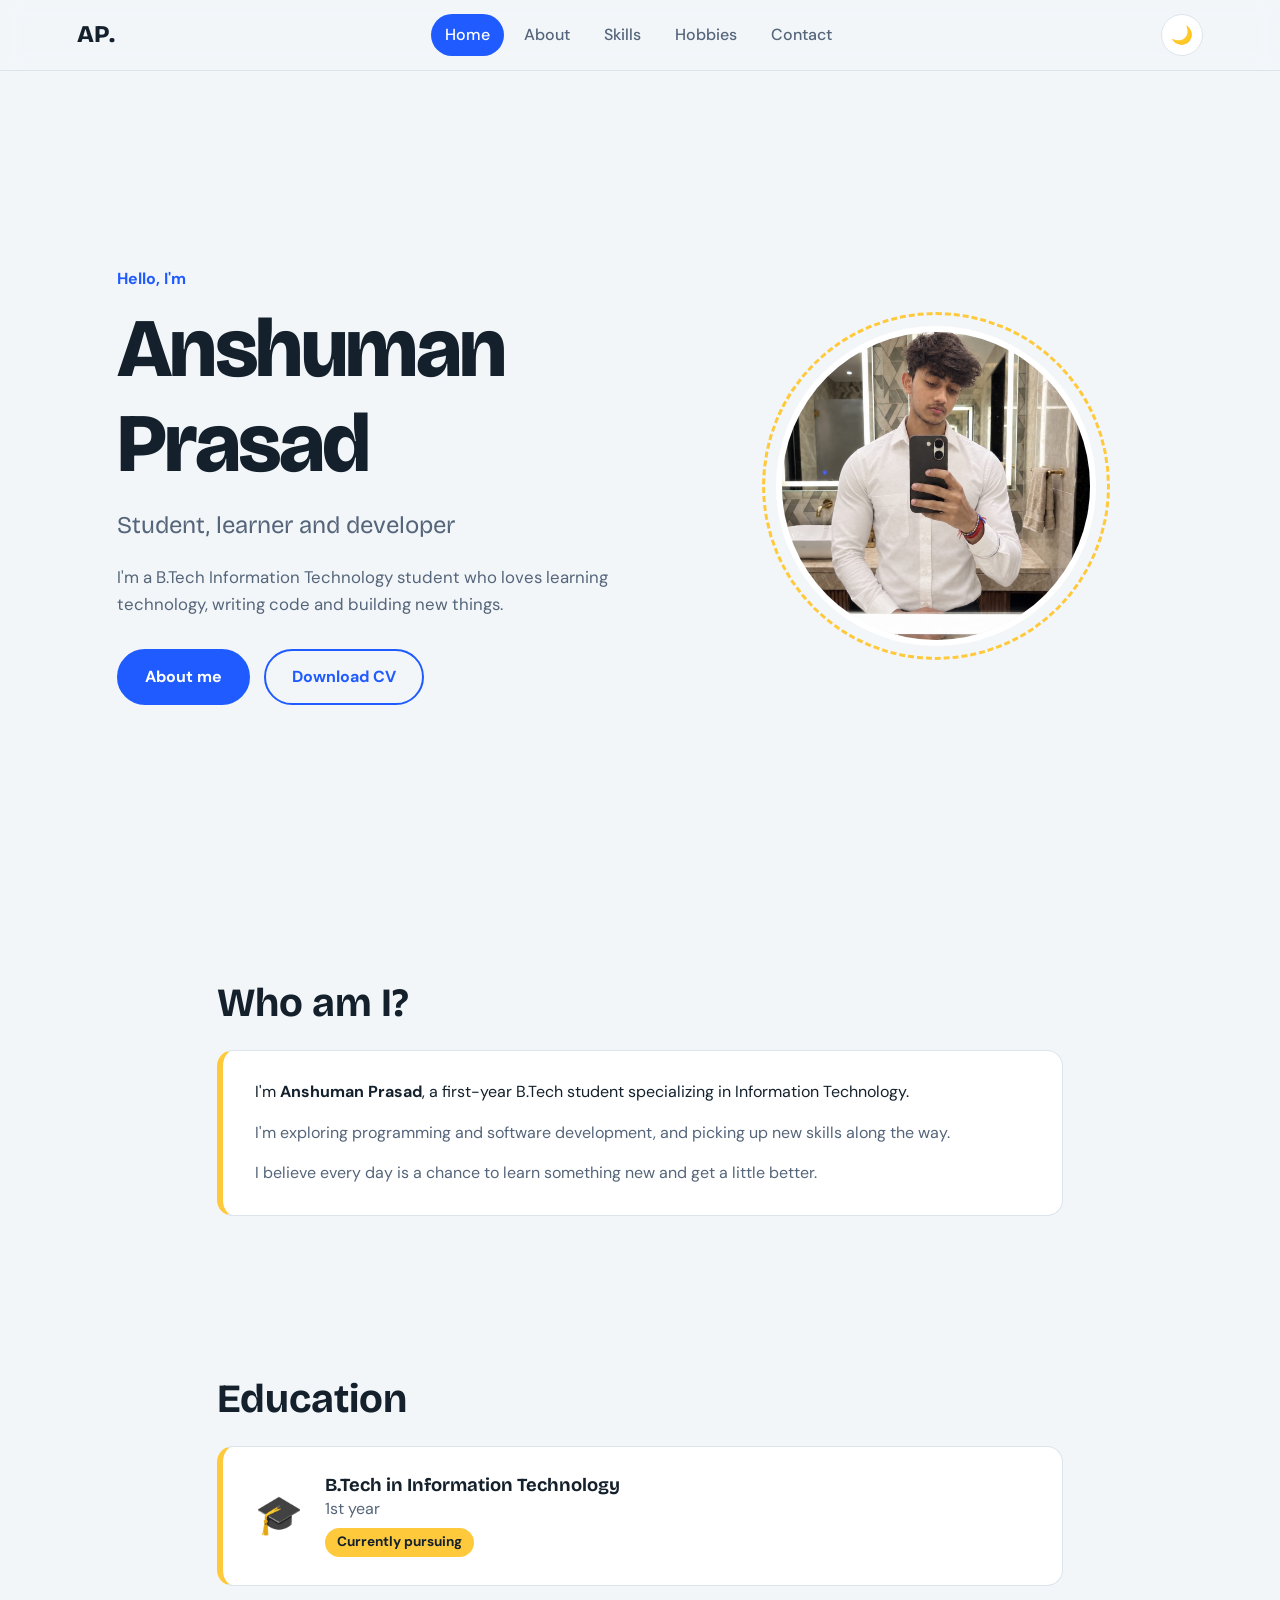
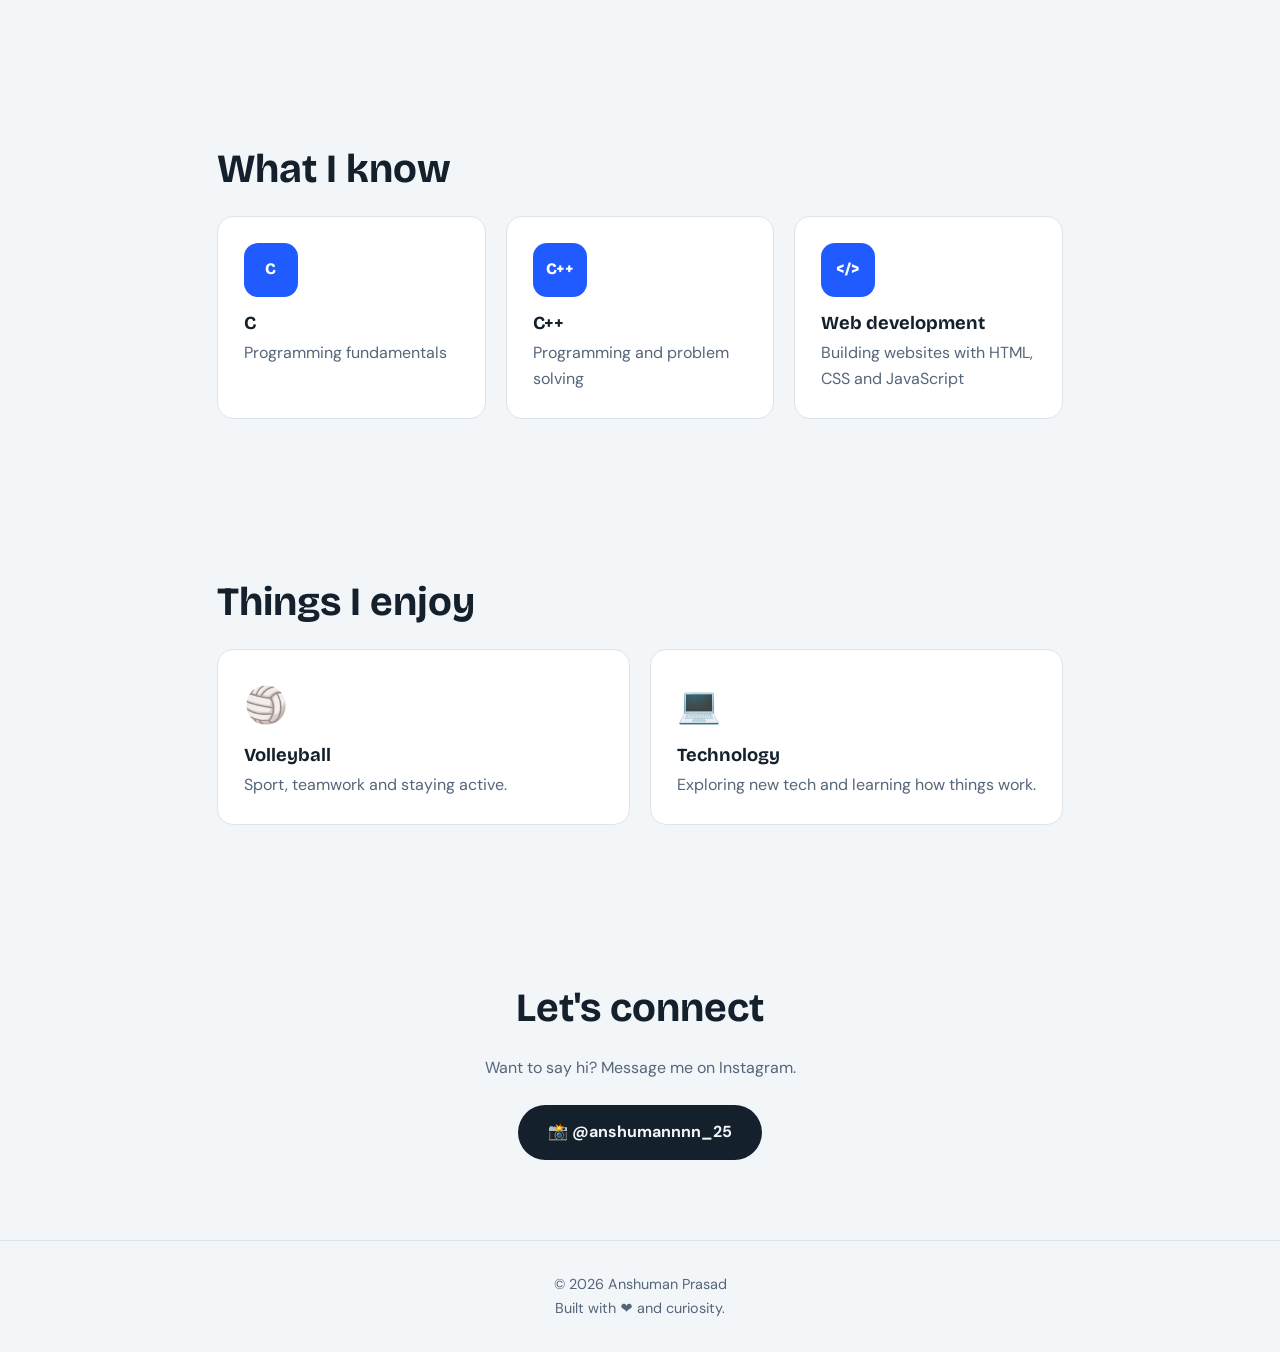
==== commit 988905d3: "Update index.html" ====
--- a/index.html
+++ b/index.html
@@ -123,7 +123,7 @@
       <h2>Let's connect</h2>
       <p>Want to say hi? Message me on Instagram.</p>
       <a href="https://instagram.com/_anshhhh_25" target="_blank" rel="noopener noreferrer" class="instagram-btn">
-        📸 @_anshhhh_25
+        📸 @anshumannnn_25
       </a>
     </section>
 
